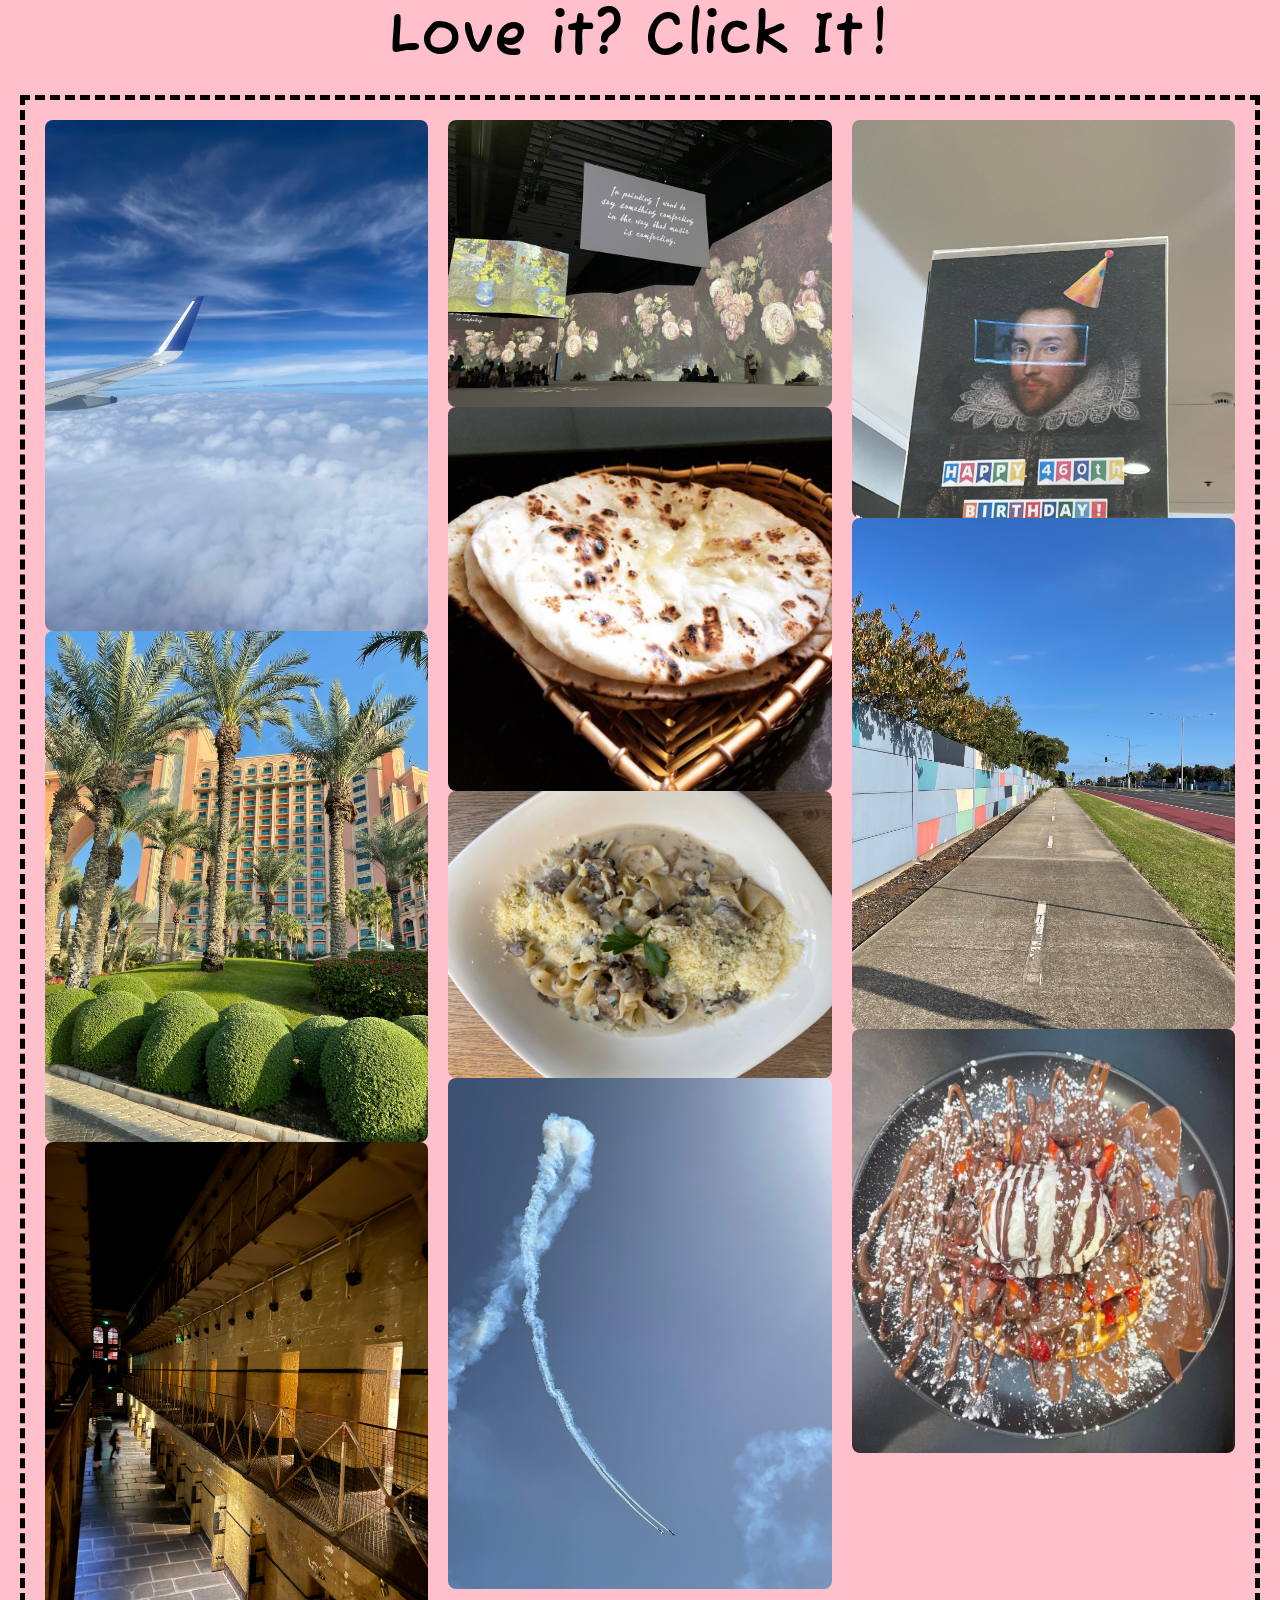
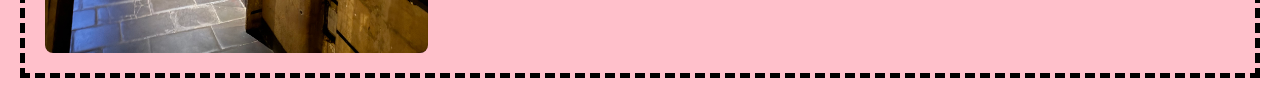
==== as3/index.html @ 175d701d "saves" ====
<!DOCTYPE html>
<html>
  <head>
    <link rel="preconnect" href="https://fonts.googleapis.com" />
    <link rel="preconnect" href="https://fonts.gstatic.com" crossorigin />
    <link
      href="https://fonts.googleapis.com/css2?family=Fuzzy+Bubbles:wght@400;700&display=swap"
      rel="stylesheet"
    />
    <meta charset="UTF-8" />
    <title>a3</title>
    <link rel="stylesheet" href="reset.css" />
    <link rel="stylesheet" href="style.css" />
    <script src="script.js" defer></script>
  </head>
  <h1>Love it? Click It!</h1>
  <body>
    <div class="page-border">
      <div class="masonry">
        <div><img src="clouds.jpeg" alt="Image 1" /></div>
        <div><img src="dubai.jpeg" alt="Image 2" /></div>
        <div><img src="jail.jpeg" alt="Image 3" /></div>
        <div><img src="lume.jpeg" alt="Image 4" /></div>
        <div><img src="naan.jpeg" alt="Image 5" /></div>
        <div><img src="pasta.jpeg" alt="Image 6" /></div>
        <div><img src="plane.jpeg" alt="Image 7" /></div>
        <div><img src="shaks.jpeg" alt="Image 8" /></div>
        <div><img src="walk.jpeg" alt="Image 9" /></div>
        <div><img src="sweet.PNG" alt="Image 9" /></div>
      </div>
    </div>
  </body>
</html>
---- as3/style.css ----
body {
  margin: 0;
  background-color: pink;
}

.page-border {
  border: 5px dashed black;
  padding: 20px; /* space inside border for content */
  margin: 20px; /* space outside border, between border and window edge */
  box-sizing: border-box;
  min-height: calc(100vh - 40px); /* 100vh minus top+bottom margin */
}

h1 {
  text-align: center;
  font-family: "Fuzzy Bubbles", sans-serif;
  color: black;
  font-size: 60px;
  font-weight: 550;
}

.masonry {
  column-count: 3;
  column-gap: 20px;
  max-width: 1200px;
  margin: 0 auto;
}

.masonry img {
  width: 100%;
  display: block;
  border-radius: 8px;
}
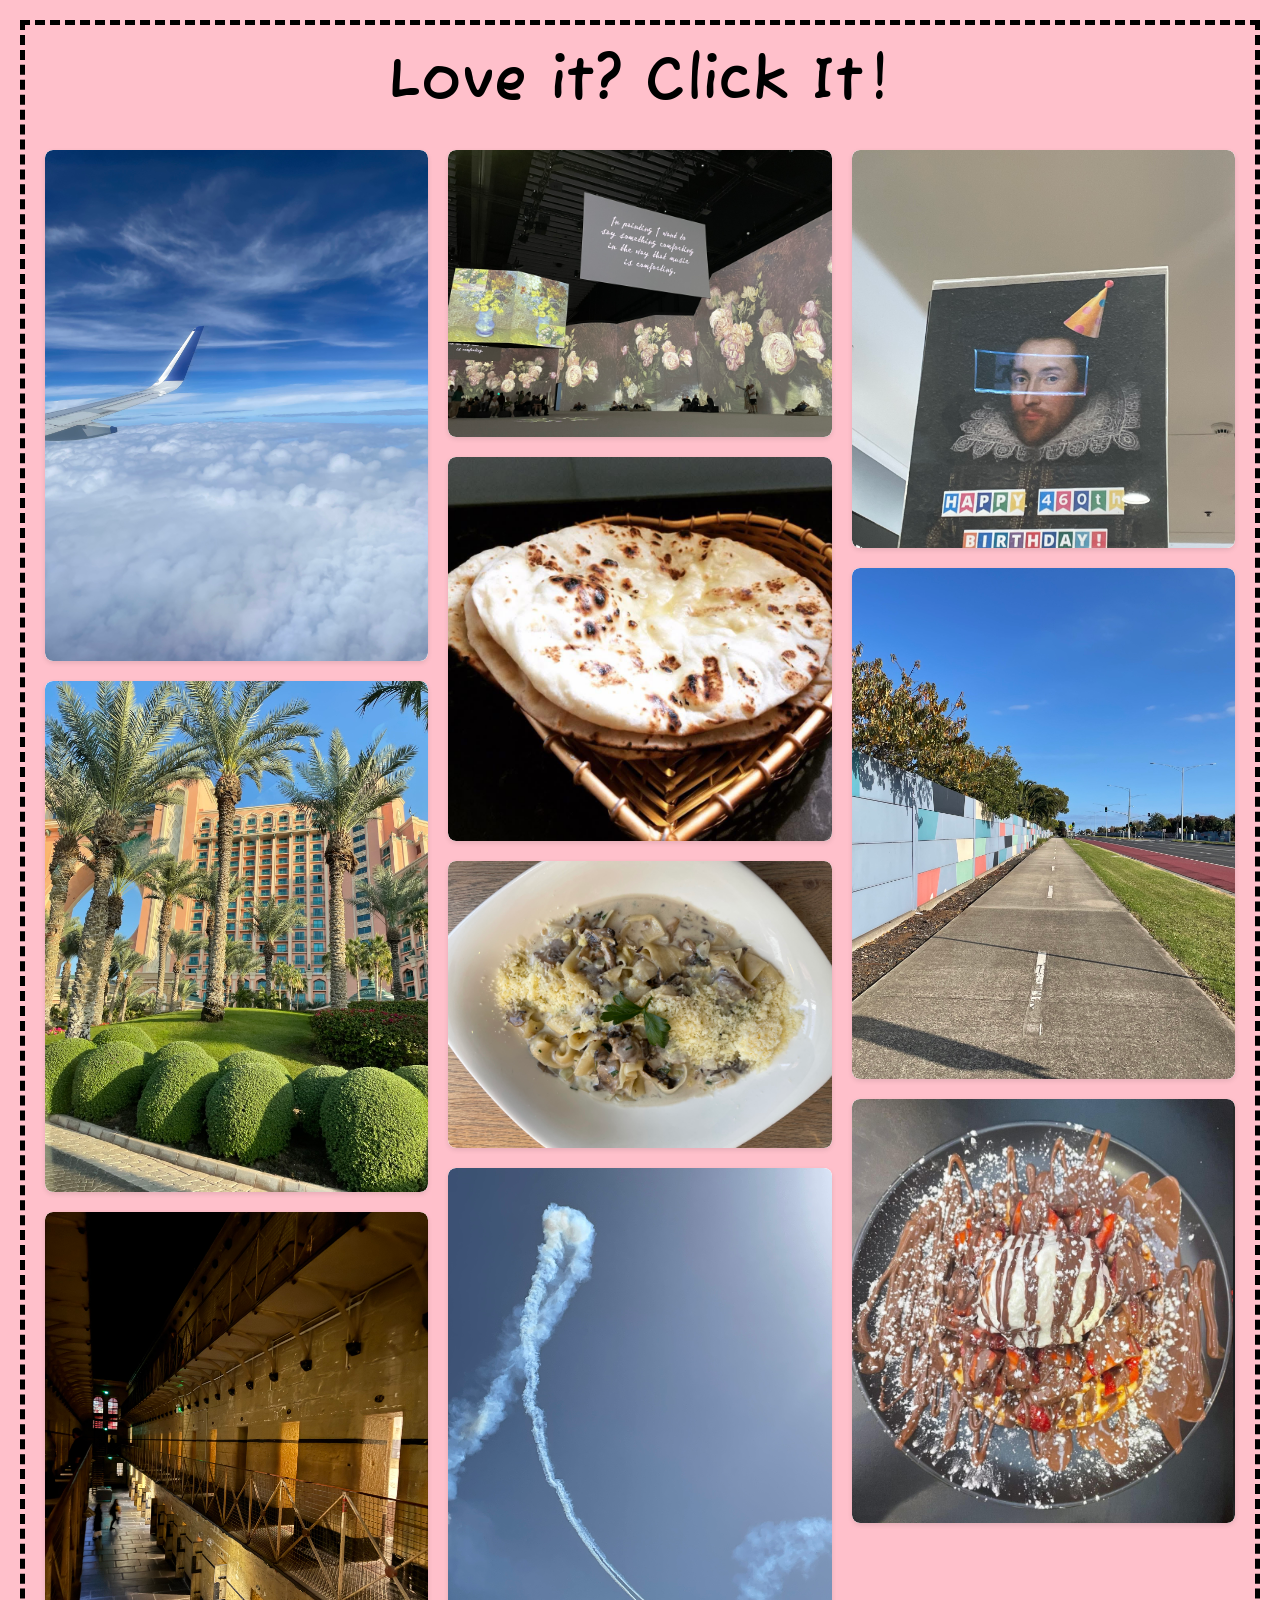
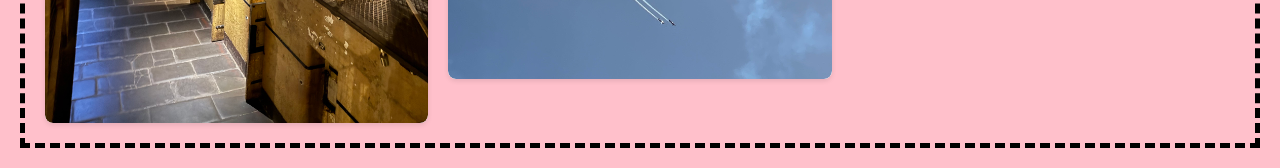
==== commit c0d9c274: "fixed" ====
--- a/as3/index.html
+++ b/as3/index.html
@@ -13,9 +13,10 @@
     <link rel="stylesheet" href="style.css" />
     <script src="script.js" defer></script>
   </head>
-  <h1>Love it? Click It!</h1>
+
   <body>
     <div class="page-border">
+      <h1>Love it? Click It!</h1>
       <div class="masonry">
         <div><img src="clouds.jpeg" alt="Image 1" /></div>
         <div><img src="dubai.jpeg" alt="Image 2" /></div>
--- a/as3/style.css
+++ b/as3/style.css
@@ -3,12 +3,13 @@
   background-color: pink;
 }
 
+/* 👇 new container around title + images */
 .page-border {
   border: 5px dashed black;
-  padding: 20px; /* space inside border for content */
-  margin: 20px; /* space outside border, between border and window edge */
+  padding: 20px;
+  margin: 20px;
   box-sizing: border-box;
-  min-height: calc(100vh - 40px); /* 100vh minus top+bottom margin */
+  min-height: calc(100vh - 40px);
 }
 
 h1 {
@@ -17,6 +18,8 @@
   color: black;
   font-size: 60px;
   font-weight: 550;
+  margin: 0;
+  margin-bottom: 30px;
 }
 
 .masonry {
@@ -26,6 +29,15 @@
   margin: 0 auto;
 }
 
+.masonry div {
+  break-inside: avoid;
+  margin-bottom: 20px;
+  background: #fff;
+  border-radius: 8px;
+  overflow: hidden;
+  box-shadow: 0 2px 5px rgba(0, 0, 0, 0.1);
+}
+
 .masonry img {
   width: 100%;
   display: block;
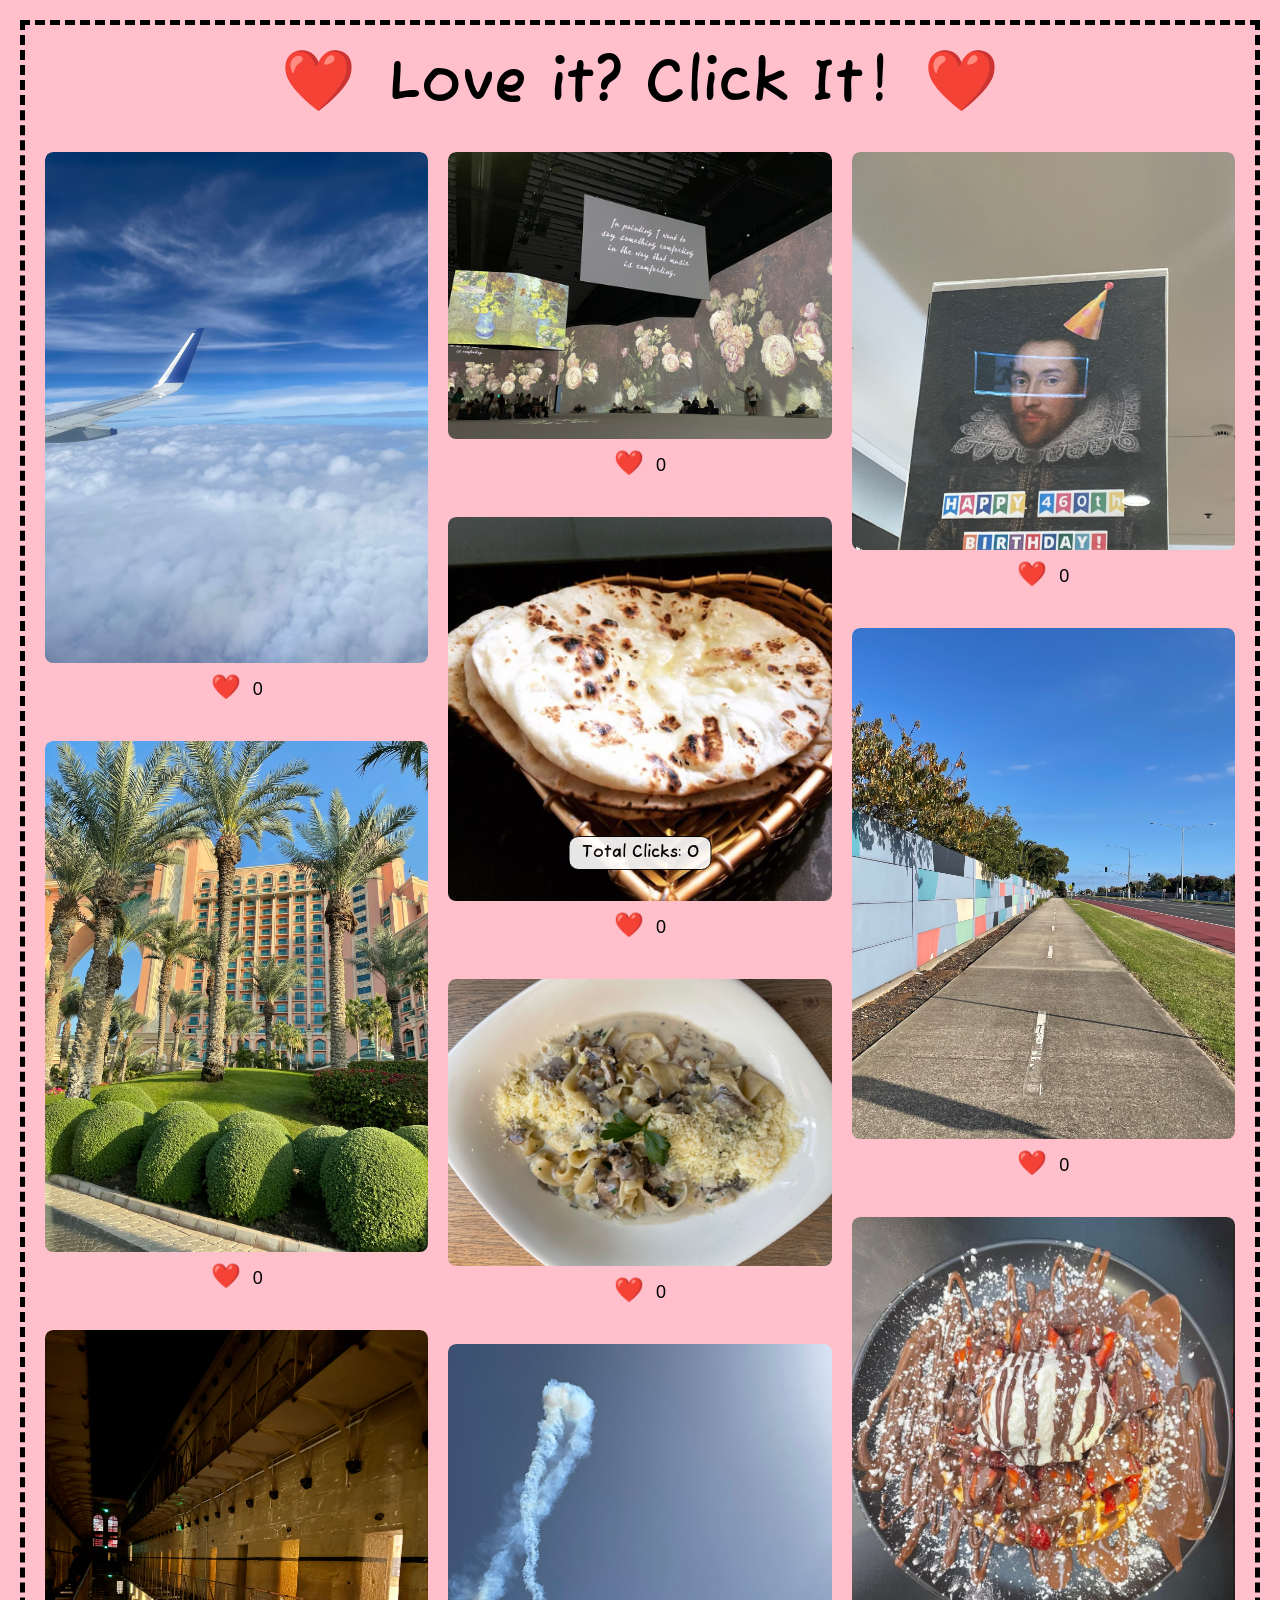
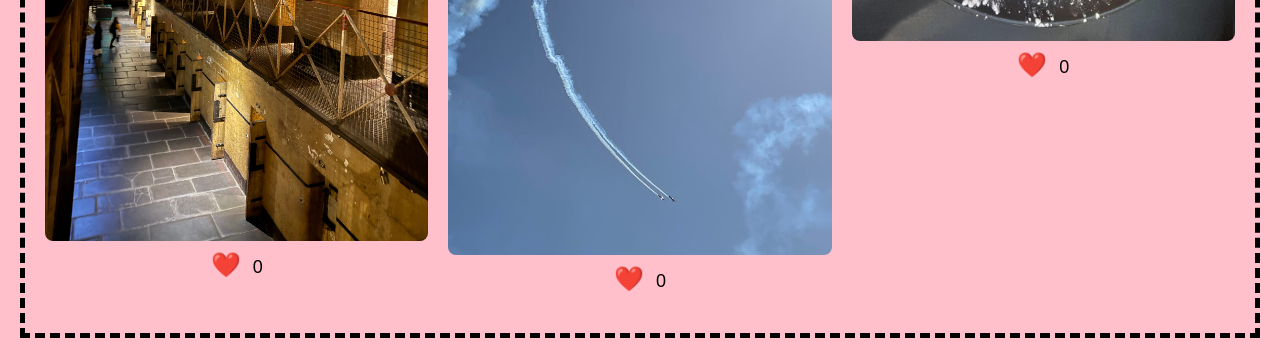
==== commit 8da80252: "final as" ====
--- a/as3/index.html
+++ b/as3/index.html
@@ -16,18 +16,83 @@
 
   <body>
     <div class="page-border">
-      <h1>Love it? Click It!</h1>
+      <h1>
+        <span class="beating-heart">❤️</span>
+        Love it? Click It!
+        <span class="beating-heart">❤️</span>
+      </h1>
+      <p id="total-clicks">Total Clicks: 0</p>
       <div class="masonry">
-        <div><img src="clouds.jpeg" alt="Image 1" /></div>
-        <div><img src="dubai.jpeg" alt="Image 2" /></div>
-        <div><img src="jail.jpeg" alt="Image 3" /></div>
-        <div><img src="lume.jpeg" alt="Image 4" /></div>
-        <div><img src="naan.jpeg" alt="Image 5" /></div>
-        <div><img src="pasta.jpeg" alt="Image 6" /></div>
-        <div><img src="plane.jpeg" alt="Image 7" /></div>
-        <div><img src="shaks.jpeg" alt="Image 8" /></div>
-        <div><img src="walk.jpeg" alt="Image 9" /></div>
-        <div><img src="sweet.PNG" alt="Image 9" /></div>
+        <div>
+          <img src="clouds.jpeg" alt="Image 1" />
+          <div class="heart-container">
+            <button class="heart-button">❤️</button>
+            <span class="click-count">0</span>
+          </div>
+        </div>
+        <div>
+          <img src="dubai.jpeg" alt="Image 2" />
+          <div class="heart-container">
+            <button class="heart-button">❤️</button>
+            <span class="click-count">0</span>
+          </div>
+        </div>
+        <div>
+          <img src="jail.jpeg" alt="Image 3" />
+          <div class="heart-container">
+            <button class="heart-button">❤️</button>
+            <span class="click-count">0</span>
+          </div>
+        </div>
+        <div>
+          <img src="lume.jpeg" alt="Image 4" />
+          <div class="heart-container">
+            <button class="heart-button">❤️</button>
+            <span class="click-count">0</span>
+          </div>
+        </div>
+        <div>
+          <img src="naan.jpeg" alt="Image 5" />
+          <div class="heart-container">
+            <button class="heart-button">❤️</button>
+            <span class="click-count">0</span>
+          </div>
+        </div>
+        <div>
+          <img src="pasta.jpeg" alt="Image 6" />
+          <div class="heart-container">
+            <button class="heart-button">❤️</button>
+            <span class="click-count">0</span>
+          </div>
+        </div>
+        <div>
+          <img src="plane.jpeg" alt="Image 7" />
+          <div class="heart-container">
+            <button class="heart-button">❤️</button>
+            <span class="click-count">0</span>
+          </div>
+        </div>
+        <div>
+          <img src="shaks.jpeg" alt="Image 8" />
+          <div class="heart-container">
+            <button class="heart-button">❤️</button>
+            <span class="click-count">0</span>
+          </div>
+        </div>
+        <div>
+          <img src="walk.jpeg" alt="Image 9" />
+          <div class="heart-container">
+            <button class="heart-button">❤️</button>
+            <span class="click-count">0</span>
+          </div>
+        </div>
+        <div>
+          <img src="sweet.PNG" alt="Image 10" />
+          <div class="heart-container">
+            <button class="heart-button">❤️</button>
+            <span class="click-count">0</span>
+          </div>
+        </div>
       </div>
     </div>
   </body>
--- a/as3/style.css
+++ b/as3/style.css
@@ -3,7 +3,6 @@
   background-color: pink;
 }
 
-/* 👇 new container around title + images */
 .page-border {
   border: 5px dashed black;
   padding: 20px;
@@ -32,10 +31,8 @@
 .masonry div {
   break-inside: avoid;
   margin-bottom: 20px;
-  background: #fff;
   border-radius: 8px;
   overflow: hidden;
-  box-shadow: 0 2px 5px rgba(0, 0, 0, 0.1);
 }
 
 .masonry img {
@@ -43,3 +40,105 @@
   display: block;
   border-radius: 8px;
 }
+
+.heart-container {
+  text-align: center;
+  margin-top: 10px;
+}
+
+.heart-button {
+  font-size: 24px;
+  background: none;
+  border: none;
+  cursor: pointer;
+}
+
+.heart-button:hover {
+  transform: scale(1.2);
+}
+
+.click-count {
+  font-size: 18px;
+  margin-left: 8px;
+  color: black;
+  font-family: "Fuzzy Bubbles", sans-serif;
+}
+
+.heart-button.clicked {
+  transform: scale(1.3);
+  transition: transform 0.2s;
+}
+
+.click-count.bump {
+  animation: bump 0.2s;
+}
+
+@keyframes bump {
+  0% {
+    transform: scale(1);
+  }
+  50% {
+    transform: scale(1.4);
+  }
+  100% {
+    transform: scale(1);
+  }
+}
+
+#total-clicks {
+  text-align: center;
+  font-size: 24px;
+  font-family: "Fuzzy Bubbles", sans-serif;
+  color: black;
+  margin-bottom: 20px;
+}
+
+/* Animation keyframes */
+@keyframes pop {
+  0% {
+    transform: scale(1);
+  }
+  50% {
+    transform: scale(1.4);
+  }
+  100% {
+    transform: scale(1);
+  }
+}
+
+/* Apply animation when active */
+.heart-button.pop {
+  animation: pop 0.3s ease;
+}
+
+.beating-heart {
+  display: inline-block;
+  animation: beat 0.8s infinite;
+  font-size: 60px;
+  margin: 0 10px;
+}
+
+/* The beat animation keyframes */
+@keyframes beat {
+  0%,
+  100% {
+    transform: scale(1);
+  }
+  50% {
+    transform: scale(1.3);
+  }
+}
+
+#total-clicks {
+  position: fixed;
+  bottom: 10px;
+  left: 50%;
+  transform: translateX(-50%);
+  background: white;
+  padding: 6px 12px;
+  border: 1px solid black;
+  border-radius: 10px;
+  font-weight: bold;
+  font-size: 16px;
+  opacity: 0.9;
+}
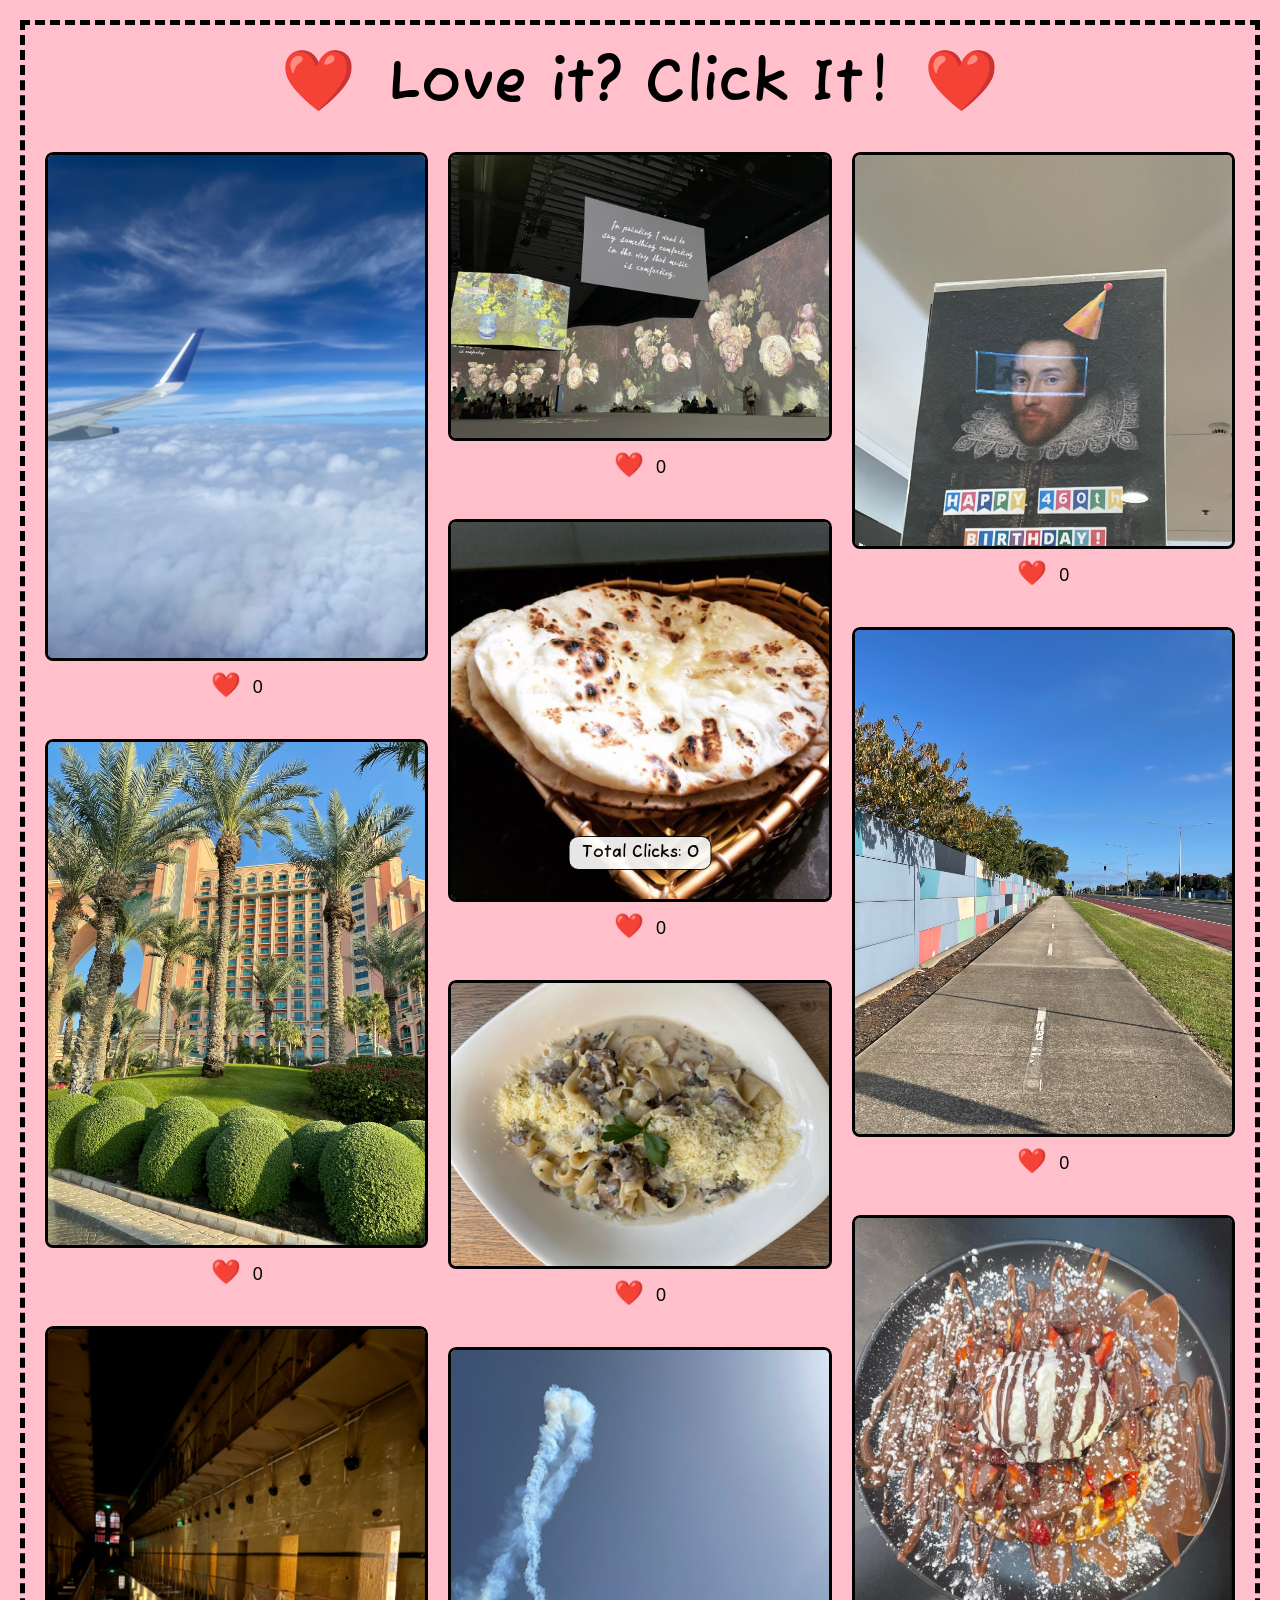
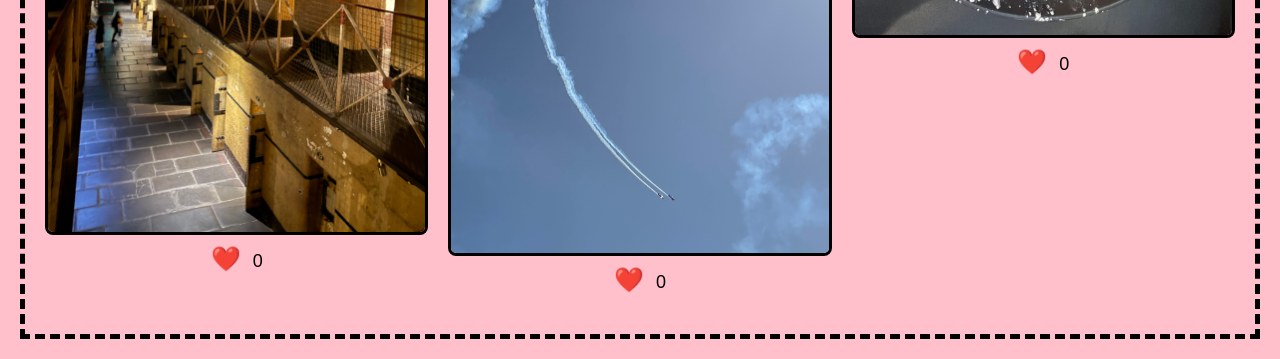
==== commit 99915952: "finished" ====
--- a/as3/index.html
+++ b/as3/index.html
@@ -17,6 +17,7 @@
   <body>
     <div class="page-border">
       <h1>
+        <!-- all images photographed by me in the past and present -->
         <span class="beating-heart">❤️</span>
         Love it? Click It!
         <span class="beating-heart">❤️</span>
--- a/as3/style.css
+++ b/as3/style.css
@@ -26,6 +26,13 @@
   column-gap: 20px;
   max-width: 1200px;
   margin: 0 auto;
+}
+
+.masonry img {
+  width: 100%;
+  display: block;
+  border-radius: 8px;
+  border: 3px solid black;
 }
 
 .masonry div {
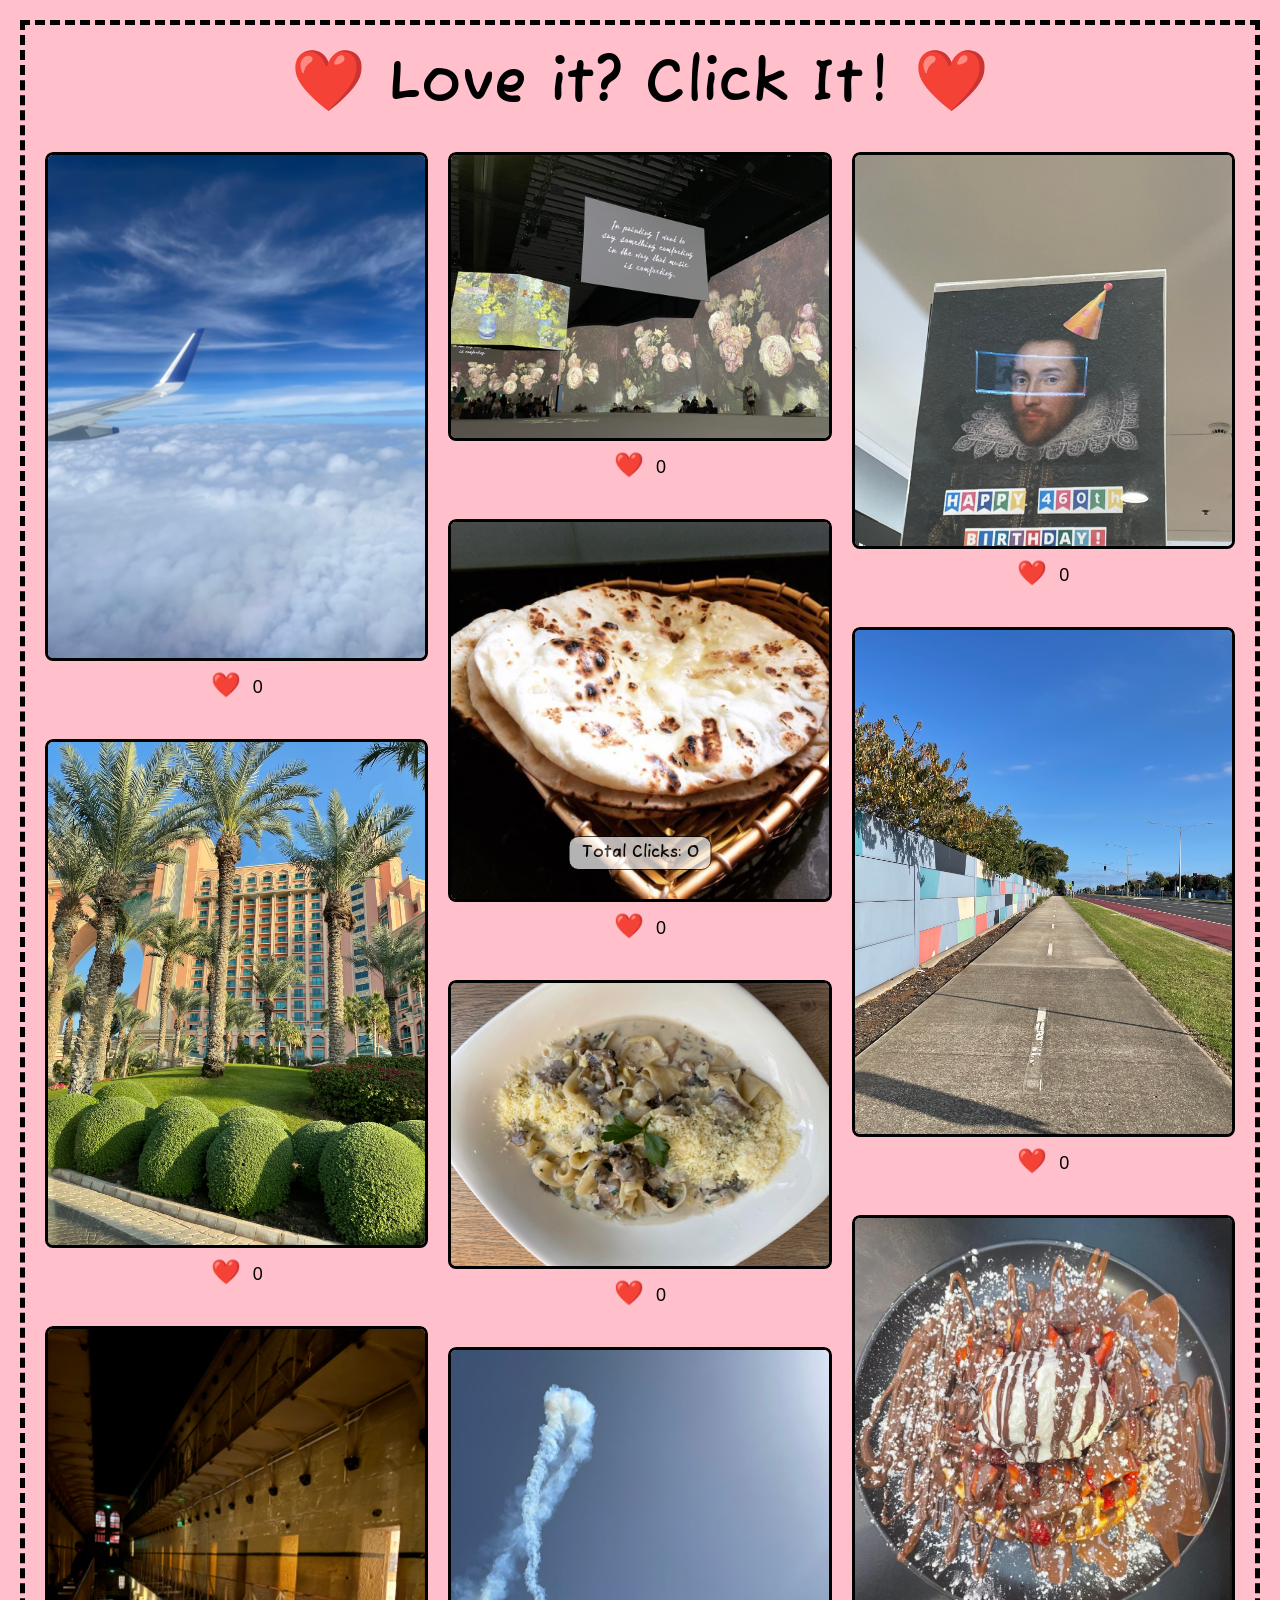
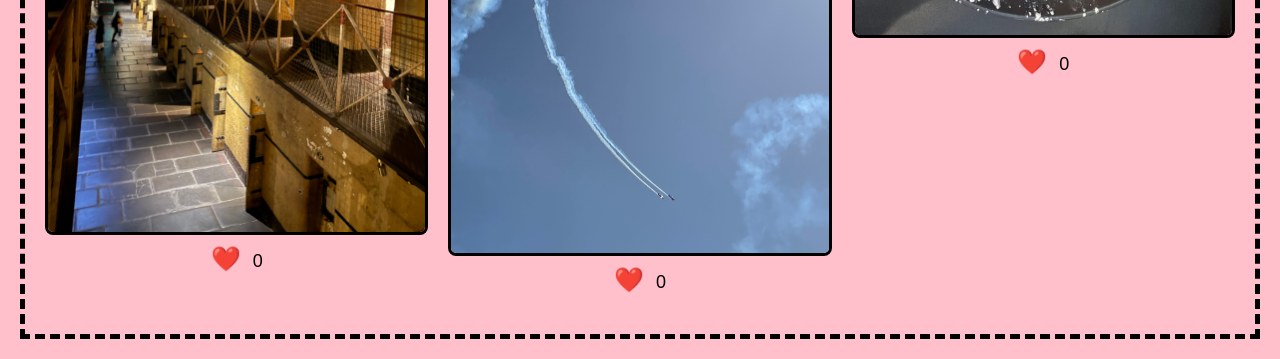
==== commit f0b563dd: "code 2" ====
--- a/as3/index.html
+++ b/as3/index.html
@@ -17,9 +17,11 @@
   <body>
     <div class="page-border">
       <h1>
-        <!-- all images photographed by me in the past and present -->
         <span class="beating-heart">❤️</span>
         Love it? Click It!
+        <!-- By combinging two different phrases together, it creates a catchy sound to the title of the game's name.
+          The action of literally liking an image and clicking onto it were used to create the title's name.  -->
+        <!-- All images photographed by me in the past and present -->
         <span class="beating-heart">❤️</span>
       </h1>
       <p id="total-clicks">Total Clicks: 0</p>
@@ -98,3 +100,6 @@
     </div>
   </body>
 </html>
+<!-- One of the potential benefits I see in implementing this prototype in the future for a broader project:
+ -->
+<!--  challenges-  -->
--- a/as3/style.css
+++ b/as3/style.css
@@ -1,10 +1,15 @@
+/* context-interactive clicking game  */
+
 body {
   margin: 0;
   background-color: pink;
 }
+/* since this is based on the context of a game, a bright colour like pink creates a sense of playfulness and excitement.
+-creates a enegrgetic atmosphere within the website's design  */
 
 .page-border {
   border: 5px dashed black;
+  /*  addition of the  colour black in the  border is very strong- stands out extremel well and creates a partition between edge of website and contents inside the border. */
   padding: 20px;
   margin: 20px;
   box-sizing: border-box;
@@ -14,13 +19,16 @@
 h1 {
   text-align: center;
   font-family: "Fuzzy Bubbles", sans-serif;
+  /*  the fuzzy bubbles font complements the context gaming, through it's carefree, flowing font design.
+  - creates a sense of relaxation when playing the clicking game for user */
   color: black;
   font-size: 60px;
   font-weight: 550;
   margin: 0;
   margin-bottom: 30px;
 }
-
+/*  After receiving peer feedback in class,having a pinterest layout proved to suit the context of my interactive site.
+After doing research, the masonry layout proved to be effecient in creating a pinterest type layout with all my images. */
 .masonry {
   column-count: 3;
   column-gap: 20px;
@@ -33,6 +41,7 @@
   display: block;
   border-radius: 8px;
   border: 3px solid black;
+  /*  having a thin border around each image allows clear clarity,preventing user from being overwhelmed  */
 }
 
 .masonry div {
@@ -79,7 +88,7 @@
 .click-count.bump {
   animation: bump 0.2s;
 }
-
+/* the change in numbers helps create the heart "beating" animation when clicked to like an image */
 @keyframes bump {
   0% {
     transform: scale(1);
@@ -100,40 +109,8 @@
   margin-bottom: 20px;
 }
 
-/* Animation keyframes */
-@keyframes pop {
-  0% {
-    transform: scale(1);
-  }
-  50% {
-    transform: scale(1.4);
-  }
-  100% {
-    transform: scale(1);
-  }
-}
-
-/* Apply animation when active */
 .heart-button.pop {
   animation: pop 0.3s ease;
-}
-
-.beating-heart {
-  display: inline-block;
-  animation: beat 0.8s infinite;
-  font-size: 60px;
-  margin: 0 10px;
-}
-
-/* The beat animation keyframes */
-@keyframes beat {
-  0%,
-  100% {
-    transform: scale(1);
-  }
-  50% {
-    transform: scale(1.3);
-  }
 }
 
 #total-clicks {
@@ -147,5 +124,6 @@
   border-radius: 10px;
   font-weight: bold;
   font-size: 16px;
-  opacity: 0.9;
+  opacity: 0.7;
+  /*  light opacity- allows the user to still see the image behind the button a little bit bbeing see-through, preventing button from overpowering the images */
 }
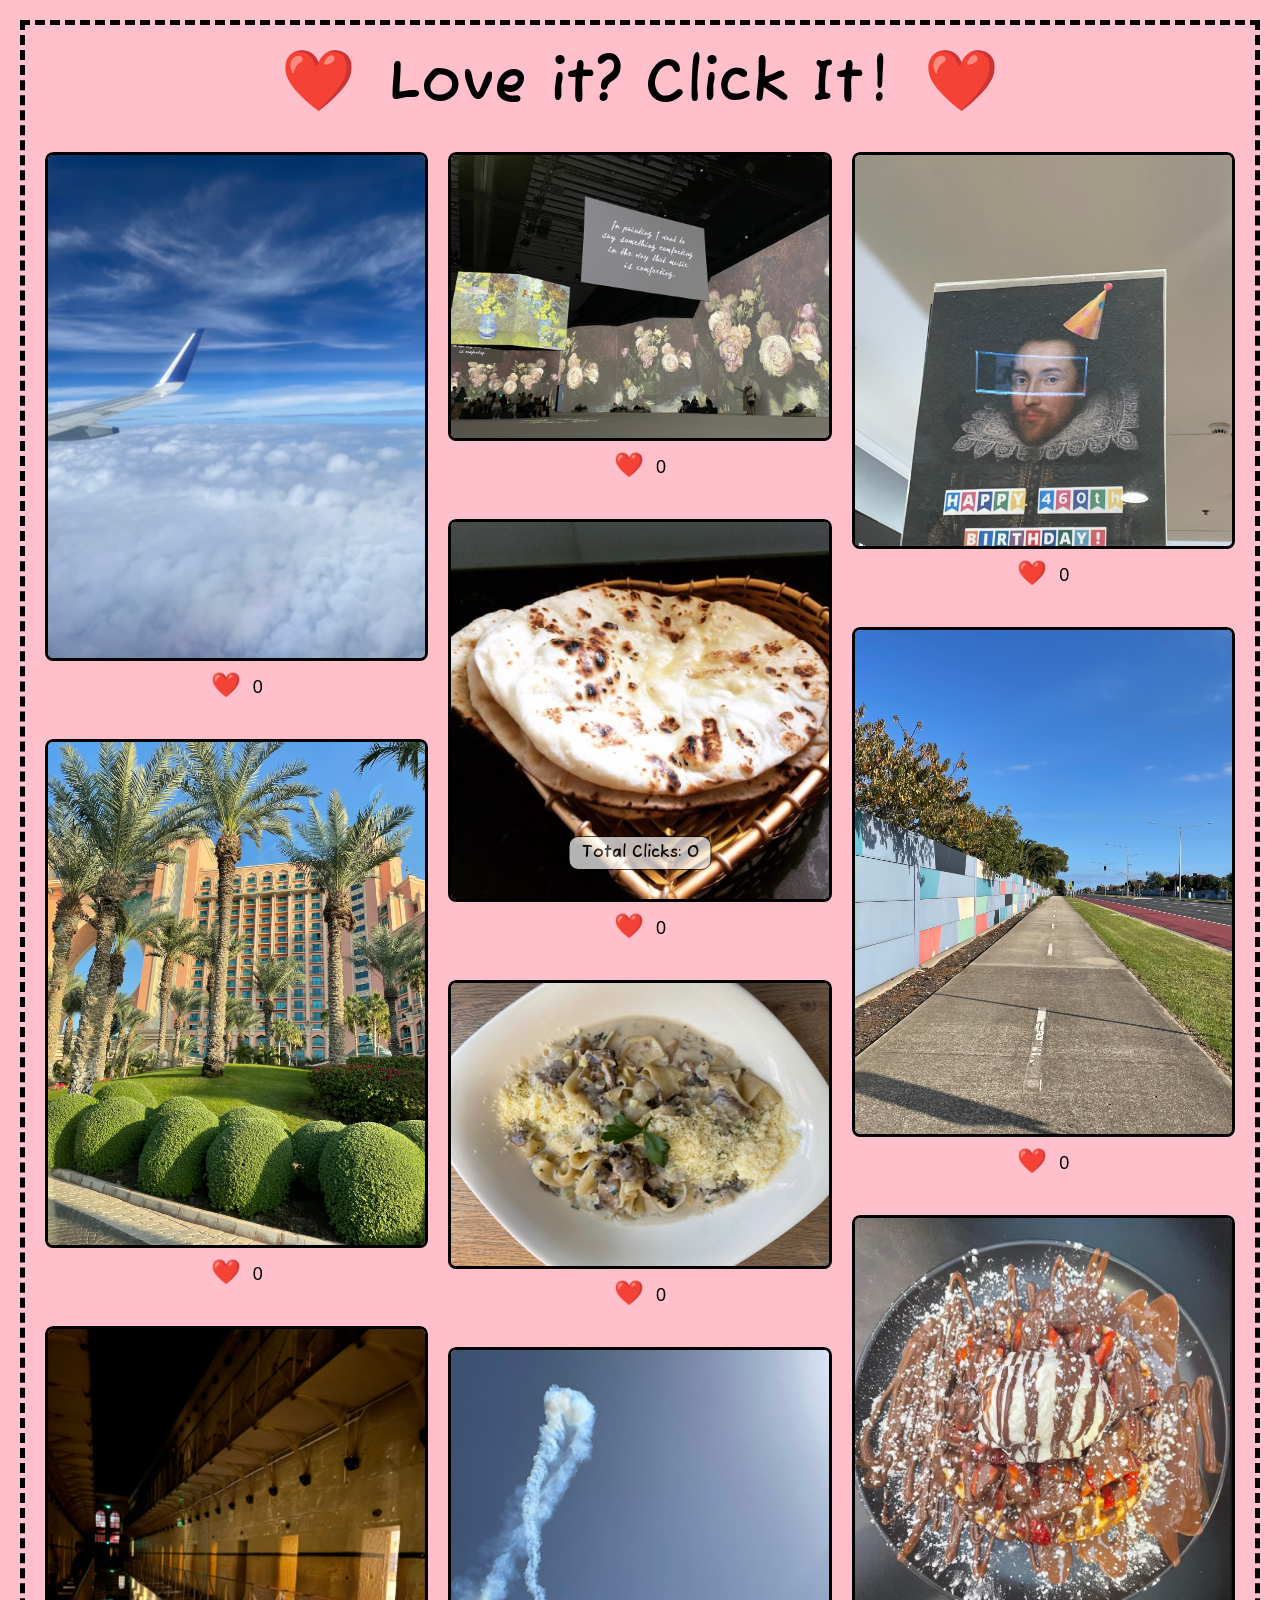
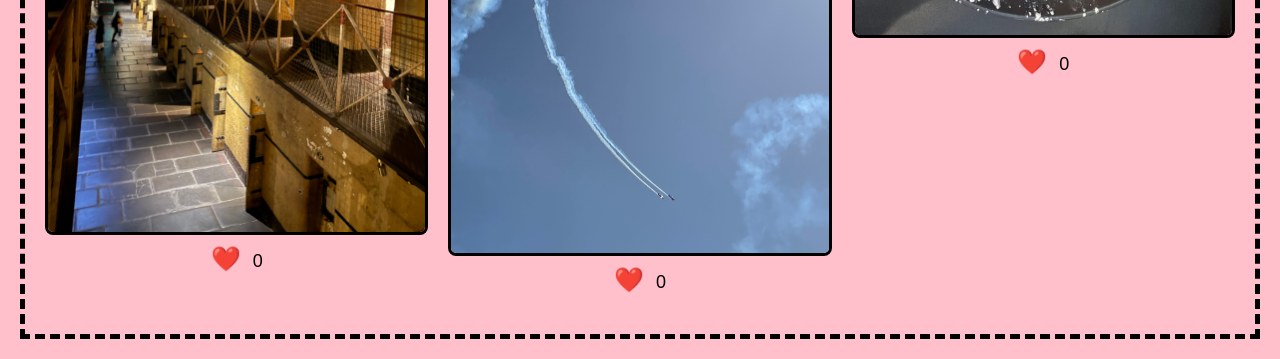
==== commit 956fc688: "Update index.html" ====
--- a/as3/index.html
+++ b/as3/index.html
@@ -17,16 +17,21 @@
   <body>
     <div class="page-border">
       <h1>
+        <!--  the animation of a beating heart along each side of the title brings together a constant visual element of motion which relates to the context of game interactivity.  -->
         <span class="beating-heart">❤️</span>
         Love it? Click It!
-        <!-- By combinging two different phrases together, it creates a catchy sound to the title of the game's name.
+        <span class="beating-heart">❤️</span>
+        <!-- For the title, combinging two different phrases together, it creates a catchy sound to the title of the game's name.
           The action of literally liking an image and clicking onto it were used to create the title's name.  -->
+
         <!-- All images photographed by me in the past and present -->
-        <span class="beating-heart">❤️</span>
+        <!--  having a range of photos from different topics eg, travelling, food, art and melbourne activities,
+           creates diversity and a unique exciting style to the visual appearance of the page. -->
       </h1>
       <p id="total-clicks">Total Clicks: 0</p>
       <div class="masonry">
         <div>
+          <!--  the same code has been repeated for each image, allowing a heart 'like button' and click count to be placed neatly under every picture.  -->
           <img src="clouds.jpeg" alt="Image 1" />
           <div class="heart-container">
             <button class="heart-button">❤️</button>
@@ -100,6 +105,8 @@
     </div>
   </body>
 </html>
-<!-- One of the potential benefits I see in implementing this prototype in the future for a broader project:
- -->
-<!--  challenges-  -->
+<!-- Potential challenges and benefits I see in implementing this prototype in the future for a broader project:
+
+ benefits-the click interactivity can prove to be part of a small customised interactive  game, such as those you see on youtube ( known as Youtube Playables)
+ challenges-the design of the interactive website would have to be changed and accustomed to the wireframe of a phone,
+ ( as all youtube games are created to fit the width and length of a phone screen, mostly made for youtube app)-->
--- a/as3/style.css
+++ b/as3/style.css
@@ -1,15 +1,16 @@
 /* context-interactive clicking game  */
+/* design intent- to create an interactive clicking game which engages the user visually and  promotes positive, engaging interactivity */
 
 body {
   margin: 0;
   background-color: pink;
 }
-/* since this is based on the context of a game, a bright colour like pink creates a sense of playfulness and excitement.
+/* since this is based on the context of a game, a bright colour like pink creates a sense of playfulness and excitement, and also is bold in terms of colour.
 -creates a enegrgetic atmosphere within the website's design  */
 
 .page-border {
   border: 5px dashed black;
-  /*  addition of the  colour black in the  border is very strong- stands out extremel well and creates a partition between edge of website and contents inside the border. */
+  /*  addition of the  colour black in the  border is very strong- stands out extremely well and creates a partition between edge of website and contents inside the border. */
   padding: 20px;
   margin: 20px;
   box-sizing: border-box;
@@ -19,7 +20,7 @@
 h1 {
   text-align: center;
   font-family: "Fuzzy Bubbles", sans-serif;
-  /*  the fuzzy bubbles font complements the context gaming, through it's carefree, flowing font design.
+  /*  the fuzzy bubbles font complements the context gaming, through it's carefree, flowing font design for each alphabetical letter.
   - creates a sense of relaxation when playing the clicking game for user */
   color: black;
   font-size: 60px;
@@ -66,6 +67,8 @@
   font-size: 24px;
   background: none;
   border: none;
+  /* having no background on the heart button allows the area between the images and 'like' buttons to look spacious, slightly seperated and not overcrowded.
+  This ensures easy and direct usability for the user as they can clearly see the like buttons for each image. */
   cursor: pointer;
 }
 
@@ -113,6 +116,35 @@
   animation: pop 0.3s ease;
 }
 
+@keyframes pop {
+  0% {
+    transform: scale(1);
+  }
+  50% {
+    transform: scale(1.4);
+  }
+  100% {
+    transform: scale(1);
+  }
+}
+
+.beating-heart {
+  display: inline-block;
+  animation: beat 0.8s infinite;
+  font-size: 60px;
+  margin: 0 10px;
+}
+
+@keyframes beat {
+  0%,
+  100% {
+    transform: scale(1);
+  }
+  50% {
+    transform: scale(1.3);
+  }
+}
+
 #total-clicks {
   position: fixed;
   bottom: 10px;
@@ -125,5 +157,6 @@
   font-weight: bold;
   font-size: 16px;
   opacity: 0.7;
-  /*  light opacity- allows the user to still see the image behind the button a little bit bbeing see-through, preventing button from overpowering the images */
+  /*  light opacity- allows the user to still see the image behind the button a little bit bbeing see-through,
+   preventing button from overpowering the images */
 }
